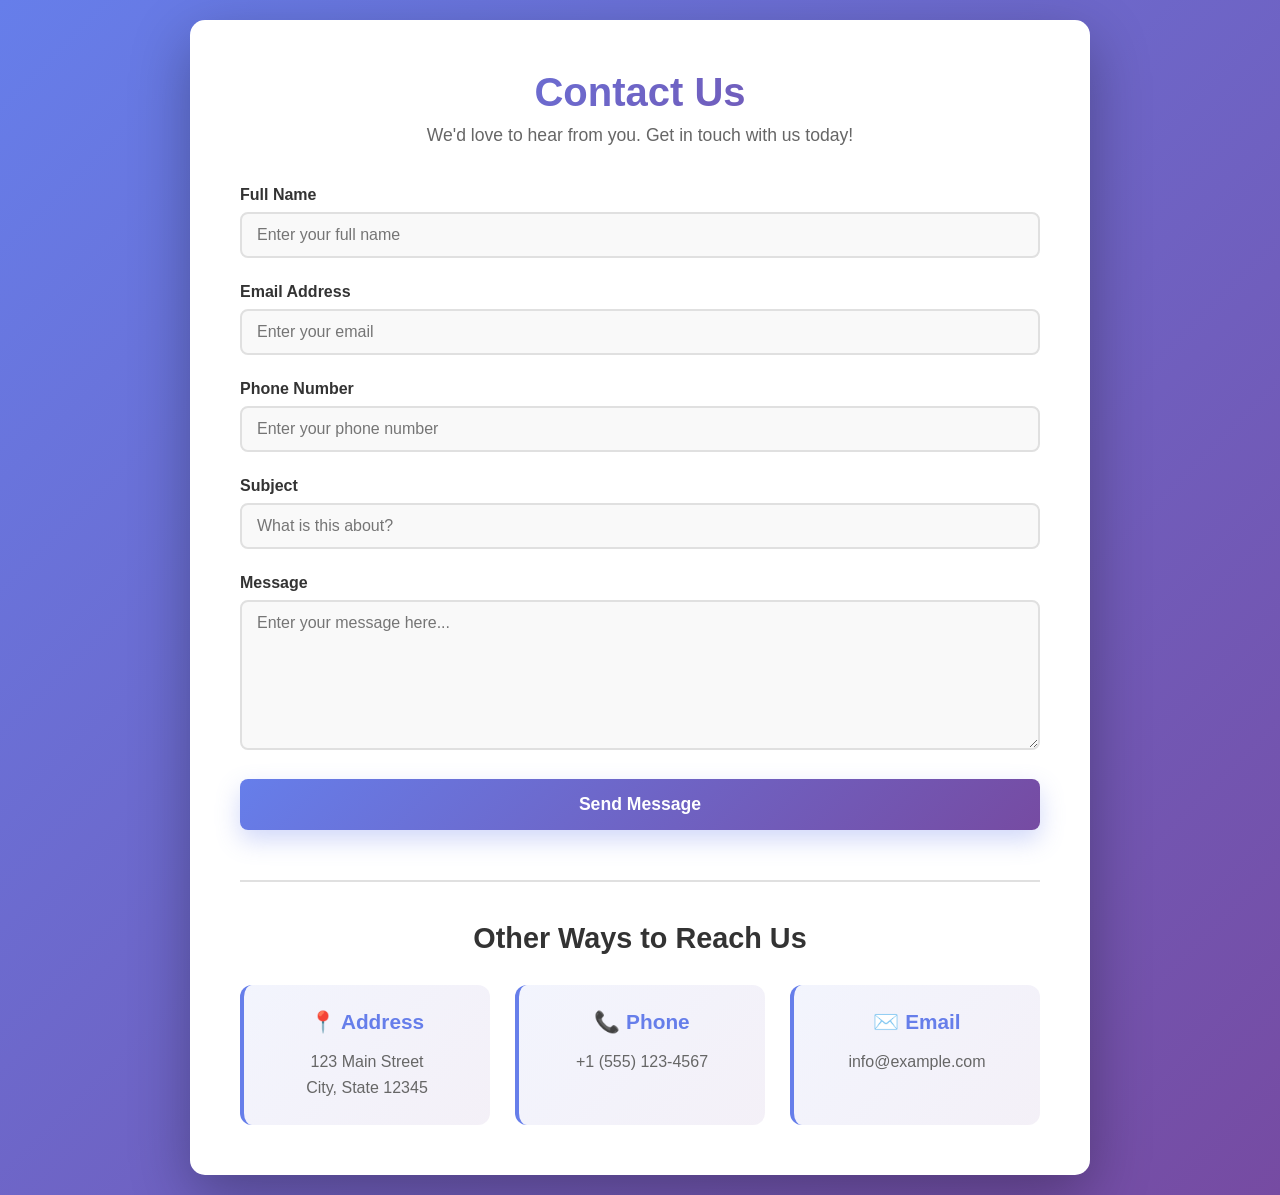
==== contact.html @ 1b23d798 "Add contact us page HTML" ====
<!DOCTYPE html>
<html lang="en">
<head>
    <meta charset="UTF-8">
    <meta name="viewport" content="width=device-width, initial-scale=1.0">
    <title>Contact Us</title>
    <link rel="stylesheet" href="contact-style.css">
</head>
<body>
    <div class="container">
        <div class="contact-wrapper">
            <h1>Contact Us</h1>
            <p class="subtitle">We'd love to hear from you. Get in touch with us today!</p>

            <form class="contact-form">
                <div class="form-group">
                    <label for="name">Full Name</label>
                    <input type="text" id="name" name="name" required placeholder="Enter your full name">
                </div>

                <div class="form-group">
                    <label for="email">Email Address</label>
                    <input type="email" id="email" name="email" required placeholder="Enter your email">
                </div>

                <div class="form-group">
                    <label for="phone">Phone Number</label>
                    <input type="tel" id="phone" name="phone" placeholder="Enter your phone number">
                </div>

                <div class="form-group">
                    <label for="subject">Subject</label>
                    <input type="text" id="subject" name="subject" required placeholder="What is this about?">
                </div>

                <div class="form-group">
                    <label for="message">Message</label>
                    <textarea id="message" name="message" rows="6" required placeholder="Enter your message here..."></textarea>
                </div>

                <button type="submit" class="submit-btn">Send Message</button>
            </form>

            <div class="contact-info">
                <h2>Other Ways to Reach Us</h2>
                <div class="info-cards">
                    <div class="info-card">
                        <h3>📍 Address</h3>
                        <p>123 Main Street<br>City, State 12345</p>
                    </div>
                    <div class="info-card">
                        <h3>📞 Phone</h3>
                        <p>+1 (555) 123-4567</p>
                    </div>
                    <div class="info-card">
                        <h3>✉️ Email</h3>
                        <p>info@example.com</p>
                    </div>
                </div>
            </div>
        </div>
    </div>
</body>
</html>
---- contact-style.css ----
* {
    margin: 0;
    padding: 0;
    box-sizing: border-box;
}

body {
    font-family: 'Segoe UI', Tahoma, Geneva, Verdana, sans-serif;
    background: linear-gradient(135deg, #667eea 0%, #764ba2 100%);
    min-height: 100vh;
    display: flex;
    justify-content: center;
    align-items: center;
    padding: 20px;
}

.container {
    width: 100%;
    max-width: 900px;
}

.contact-wrapper {
    background: white;
    border-radius: 15px;
    box-shadow: 0 20px 60px rgba(0, 0, 0, 0.3);
    padding: 50px;
    animation: slideIn 0.6s ease-out;
}

@keyframes slideIn {
    from {
        opacity: 0;
        transform: translateY(30px);
    }
    to {
        opacity: 1;
        transform: translateY(0);
    }
}

h1 {
    color: #333;
    text-align: center;
    font-size: 2.5em;
    margin-bottom: 10px;
    background: linear-gradient(135deg, #667eea 0%, #764ba2 100%);
    -webkit-background-clip: text;
    -webkit-text-fill-color: transparent;
    background-clip: text;
}

.subtitle {
    text-align: center;
    color: #666;
    font-size: 1.1em;
    margin-bottom: 40px;
}

.contact-form {
    margin-bottom: 50px;
}

.form-group {
    margin-bottom: 25px;
}

label {
    display: block;
    margin-bottom: 8px;
    color: #333;
    font-weight: 600;
    font-size: 1em;
}

input[type="text"],
input[type="email"],
input[type="tel"],
textarea {
    width: 100%;
    padding: 12px 15px;
    border: 2px solid #e0e0e0;
    border-radius: 8px;
    font-size: 1em;
    font-family: inherit;
    transition: all 0.3s ease;
    background-color: #f9f9f9;
}

input[type="text"]:focus,
input[type="email"]:focus,
input[type="tel"]:focus,
textarea:focus {
    outline: none;
    border-color: #667eea;
    background-color: white;
    box-shadow: 0 0 0 3px rgba(102, 126, 234, 0.1);
}

textarea {
    resize: vertical;
    min-height: 150px;
}

.submit-btn {
    width: 100%;
    padding: 15px;
    background: linear-gradient(135deg, #667eea 0%, #764ba2 100%);
    color: white;
    border: none;
    border-radius: 8px;
    font-size: 1.1em;
    font-weight: 600;
    cursor: pointer;
    transition: all 0.3s ease;
    box-shadow: 0 10px 25px rgba(102, 126, 234, 0.3);
}

.submit-btn:hover {
    transform: translateY(-2px);
    box-shadow: 0 15px 35px rgba(102, 126, 234, 0.4);
}

.submit-btn:active {
    transform: translateY(0);
}

.contact-info {
    border-top: 2px solid #e0e0e0;
    padding-top: 40px;
}

.contact-info h2 {
    color: #333;
    text-align: center;
    margin-bottom: 30px;
    font-size: 1.8em;
}

.info-cards {
    display: grid;
    grid-template-columns: repeat(auto-fit, minmax(250px, 1fr));
    gap: 25px;
}

.info-card {
    background: linear-gradient(135deg, #667eea15 0%, #764ba215 100%);
    padding: 25px;
    border-radius: 12px;
    border-left: 4px solid #667eea;
    transition: all 0.3s ease;
    text-align: center;
}

.info-card:hover {
    transform: translateY(-5px);
    box-shadow: 0 10px 25px rgba(102, 126, 234, 0.15);
    border-left-color: #764ba2;
}

.info-card h3 {
    color: #667eea;
    margin-bottom: 15px;
    font-size: 1.3em;
}

.info-card p {
    color: #666;
    font-size: 1em;
    line-height: 1.6;
}

/* Responsive Design */
@media (max-width: 768px) {
    .contact-wrapper {
        padding: 30px;
    }

    h1 {
        font-size: 2em;
    }

    .subtitle {
        font-size: 1em;
    }

    .info-cards {
        grid-template-columns: 1fr;
    }

    .contact-info h2 {
        font-size: 1.5em;
    }
}

@media (max-width: 480px) {
    .contact-wrapper {
        padding: 20px;
    }

    h1 {
        font-size: 1.5em;
    }

    .submit-btn {
        padding: 12px;
        font-size: 1em;
    }
}
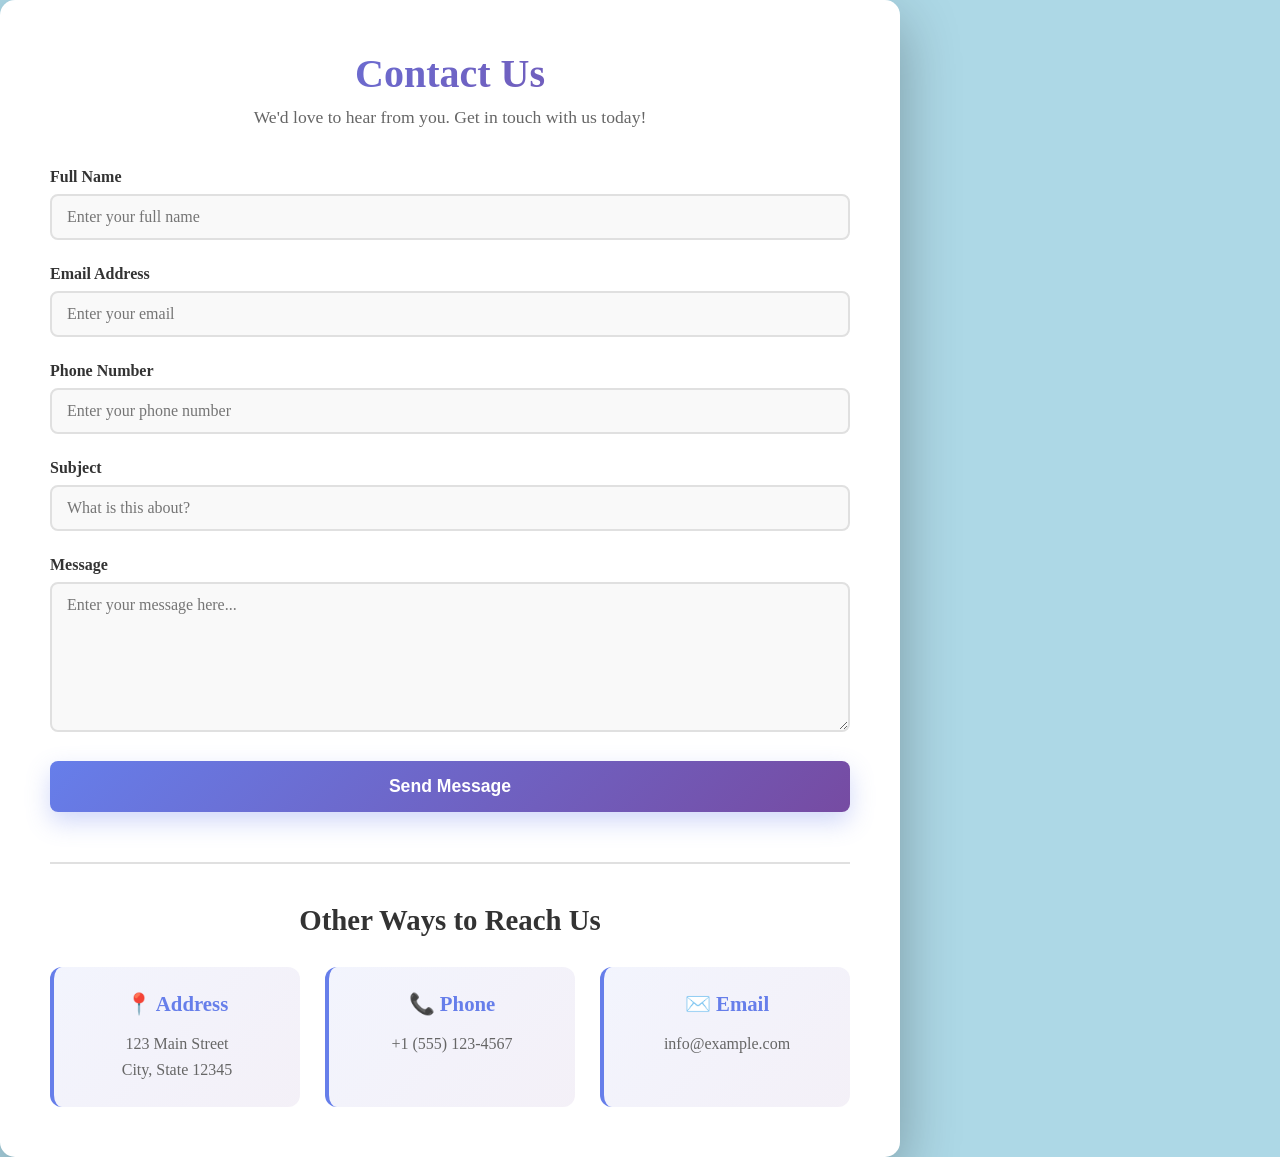
==== commit 2b6876e2: "change the style  rel to contact" ====
--- a/contact.html
+++ b/contact.html
@@ -4,7 +4,7 @@
     <meta charset="UTF-8">
     <meta name="viewport" content="width=device-width, initial-scale=1.0">
     <title>Contact Us</title>
-    <link rel="stylesheet" href="contact-style.css">
+    <link rel="stylesheet" href="style.css">
 </head>
 <body>
     <div class="container">
--- a/style.css
+++ b/style.css
@@ -0,0 +1,220 @@
+body {
+    background-color: lightblue;
+    font-family: roboto;
+}
+p {
+    font-family: verdana;
+    font-size: 20px;
+    color: blue;
+
+}
+
+/* Contact Us Page Styles */
+* {
+    margin: 0;
+    padding: 0;
+    box-sizing: border-box;
+}
+
+body.contact-page {
+    font-family: 'Segoe UI', Tahoma, Geneva, Verdana, sans-serif;
+    background: linear-gradient(135deg, #667eea 0%, #764ba2 100%);
+    min-height: 100vh;
+    display: flex;
+    justify-content: center;
+    align-items: center;
+    padding: 20px;
+}
+
+.container {
+    width: 100%;
+    max-width: 900px;
+}
+
+.contact-wrapper {
+    background: white;
+    border-radius: 15px;
+    box-shadow: 0 20px 60px rgba(0, 0, 0, 0.3);
+    padding: 50px;
+    animation: slideIn 0.6s ease-out;
+}
+
+@keyframes slideIn {
+    from {
+        opacity: 0;
+        transform: translateY(30px);
+    }
+    to {
+        opacity: 1;
+        transform: translateY(0);
+    }
+}
+
+.contact-wrapper h1 {
+    color: #333;
+    text-align: center;
+    font-size: 2.5em;
+    margin-bottom: 10px;
+    background: linear-gradient(135deg, #667eea 0%, #764ba2 100%);
+    -webkit-background-clip: text;
+    -webkit-text-fill-color: transparent;
+    background-clip: text;
+}
+
+.subtitle {
+    text-align: center;
+    color: #666;
+    font-size: 1.1em;
+    margin-bottom: 40px;
+}
+
+.contact-form {
+    margin-bottom: 50px;
+}
+
+.form-group {
+    margin-bottom: 25px;
+}
+
+.contact-form label {
+    display: block;
+    margin-bottom: 8px;
+    color: #333;
+    font-weight: 600;
+    font-size: 1em;
+}
+
+input[type="text"],
+input[type="email"],
+input[type="tel"],
+textarea {
+    width: 100%;
+    padding: 12px 15px;
+    border: 2px solid #e0e0e0;
+    border-radius: 8px;
+    font-size: 1em;
+    font-family: inherit;
+    transition: all 0.3s ease;
+    background-color: #f9f9f9;
+}
+
+input[type="text"]:focus,
+input[type="email"]:focus,
+input[type="tel"]:focus,
+textarea:focus {
+    outline: none;
+    border-color: #667eea;
+    background-color: white;
+    box-shadow: 0 0 0 3px rgba(102, 126, 234, 0.1);
+}
+
+textarea {
+    resize: vertical;
+    min-height: 150px;
+}
+
+.submit-btn {
+    width: 100%;
+    padding: 15px;
+    background: linear-gradient(135deg, #667eea 0%, #764ba2 100%);
+    color: white;
+    border: none;
+    border-radius: 8px;
+    font-size: 1.1em;
+    font-weight: 600;
+    cursor: pointer;
+    transition: all 0.3s ease;
+    box-shadow: 0 10px 25px rgba(102, 126, 234, 0.3);
+}
+
+.submit-btn:hover {
+    transform: translateY(-2px);
+    box-shadow: 0 15px 35px rgba(102, 126, 234, 0.4);
+}
+
+.submit-btn:active {
+    transform: translateY(0);
+}
+
+.contact-info {
+    border-top: 2px solid #e0e0e0;
+    padding-top: 40px;
+}
+
+.contact-info h2 {
+    color: #333;
+    text-align: center;
+    margin-bottom: 30px;
+    font-size: 1.8em;
+}
+
+.info-cards {
+    display: grid;
+    grid-template-columns: repeat(auto-fit, minmax(250px, 1fr));
+    gap: 25px;
+}
+
+.info-card {
+    background: linear-gradient(135deg, #667eea15 0%, #764ba215 100%);
+    padding: 25px;
+    border-radius: 12px;
+    border-left: 4px solid #667eea;
+    transition: all 0.3s ease;
+    text-align: center;
+}
+
+.info-card:hover {
+    transform: translateY(-5px);
+    box-shadow: 0 10px 25px rgba(102, 126, 234, 0.15);
+    border-left-color: #764ba2;
+}
+
+.info-card h3 {
+    color: #667eea;
+    margin-bottom: 15px;
+    font-size: 1.3em;
+}
+
+.info-card p {
+    color: #666;
+    font-size: 1em;
+    line-height: 1.6;
+}
+
+/* Responsive Design */
+@media (max-width: 768px) {
+    .contact-wrapper {
+        padding: 30px;
+    }
+
+    .contact-wrapper h1 {
+        font-size: 2em;
+    }
+
+    .subtitle {
+        font-size: 1em;
+    }
+
+    .info-cards {
+        grid-template-columns: 1fr;
+    }
+
+    .contact-info h2 {
+        font-size: 1.5em;
+    }
+}
+
+@media (max-width: 480px) {
+    .contact-wrapper {
+        padding: 20px;
+    }
+
+    .contact-wrapper h1 {
+        font-size: 1.5em;
+    }
+
+    .submit-btn {
+        padding: 12px;
+        font-size: 1em;
+    }
+}
